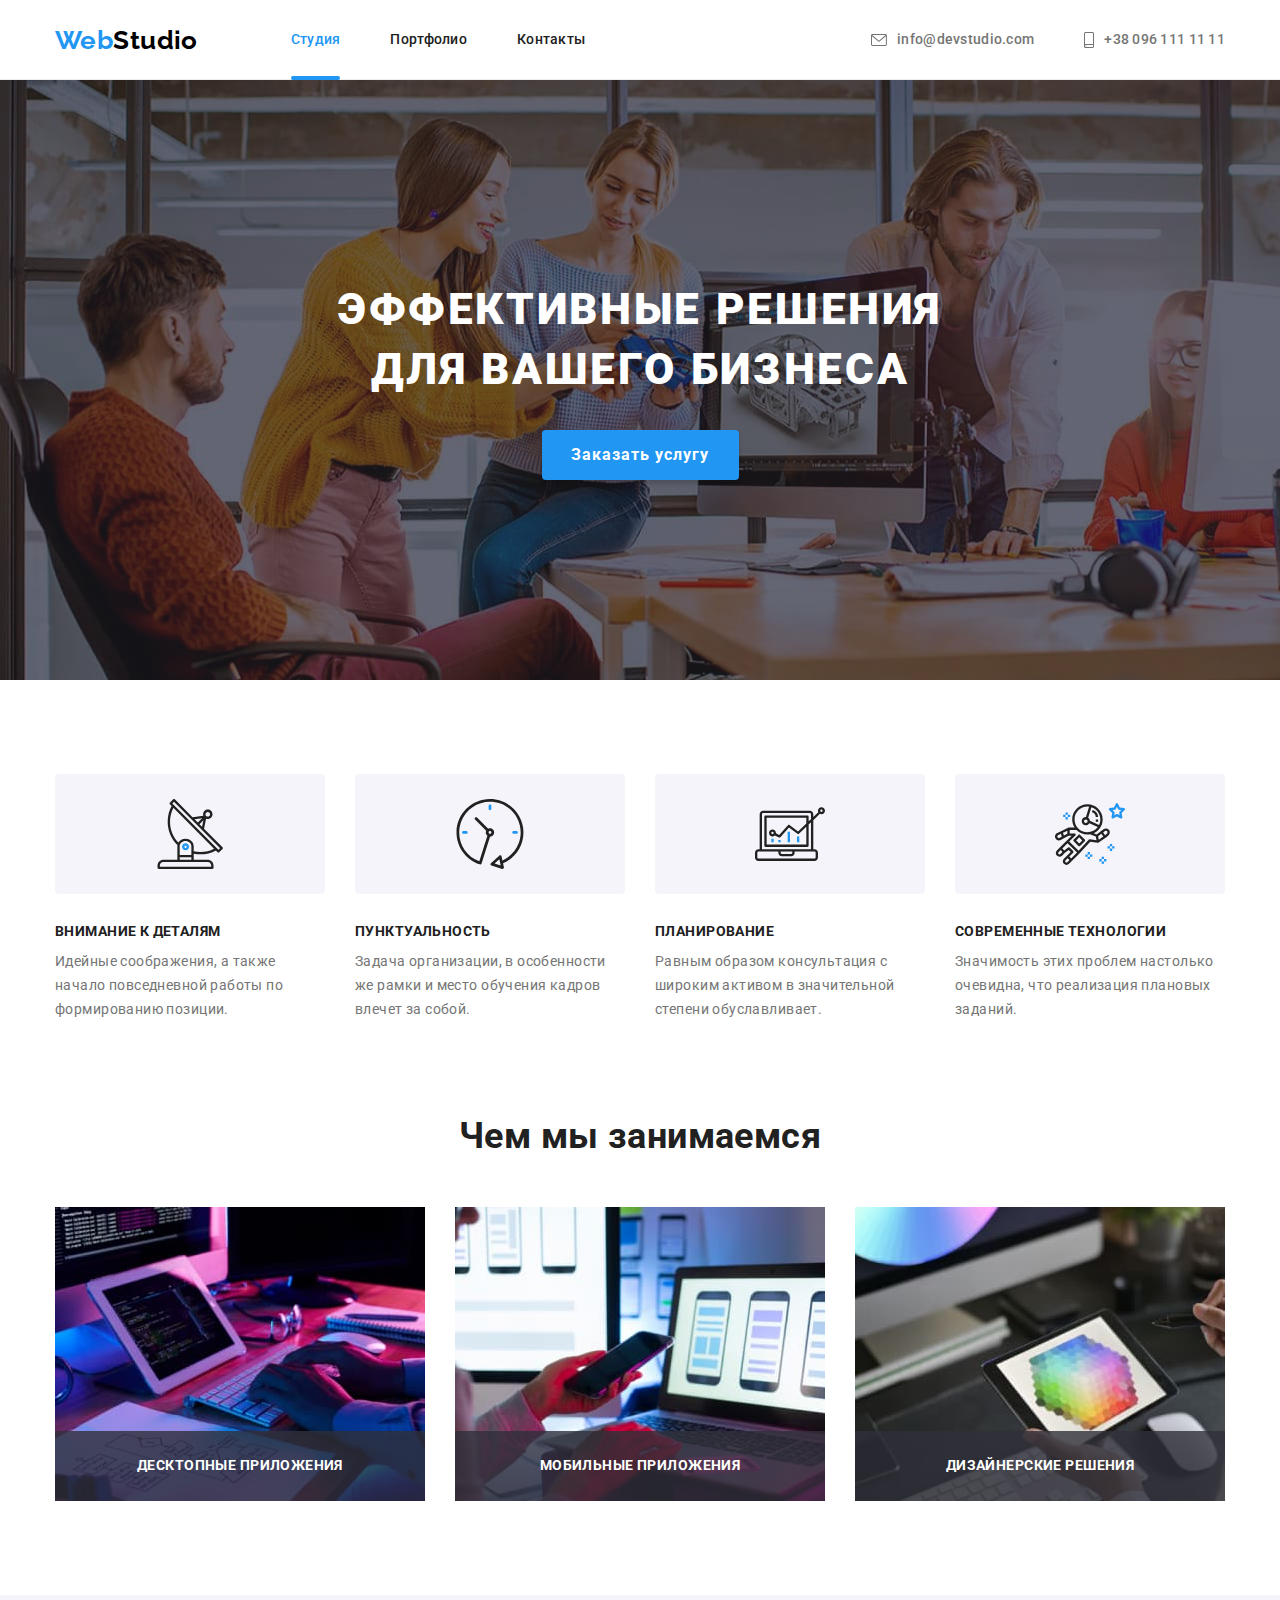
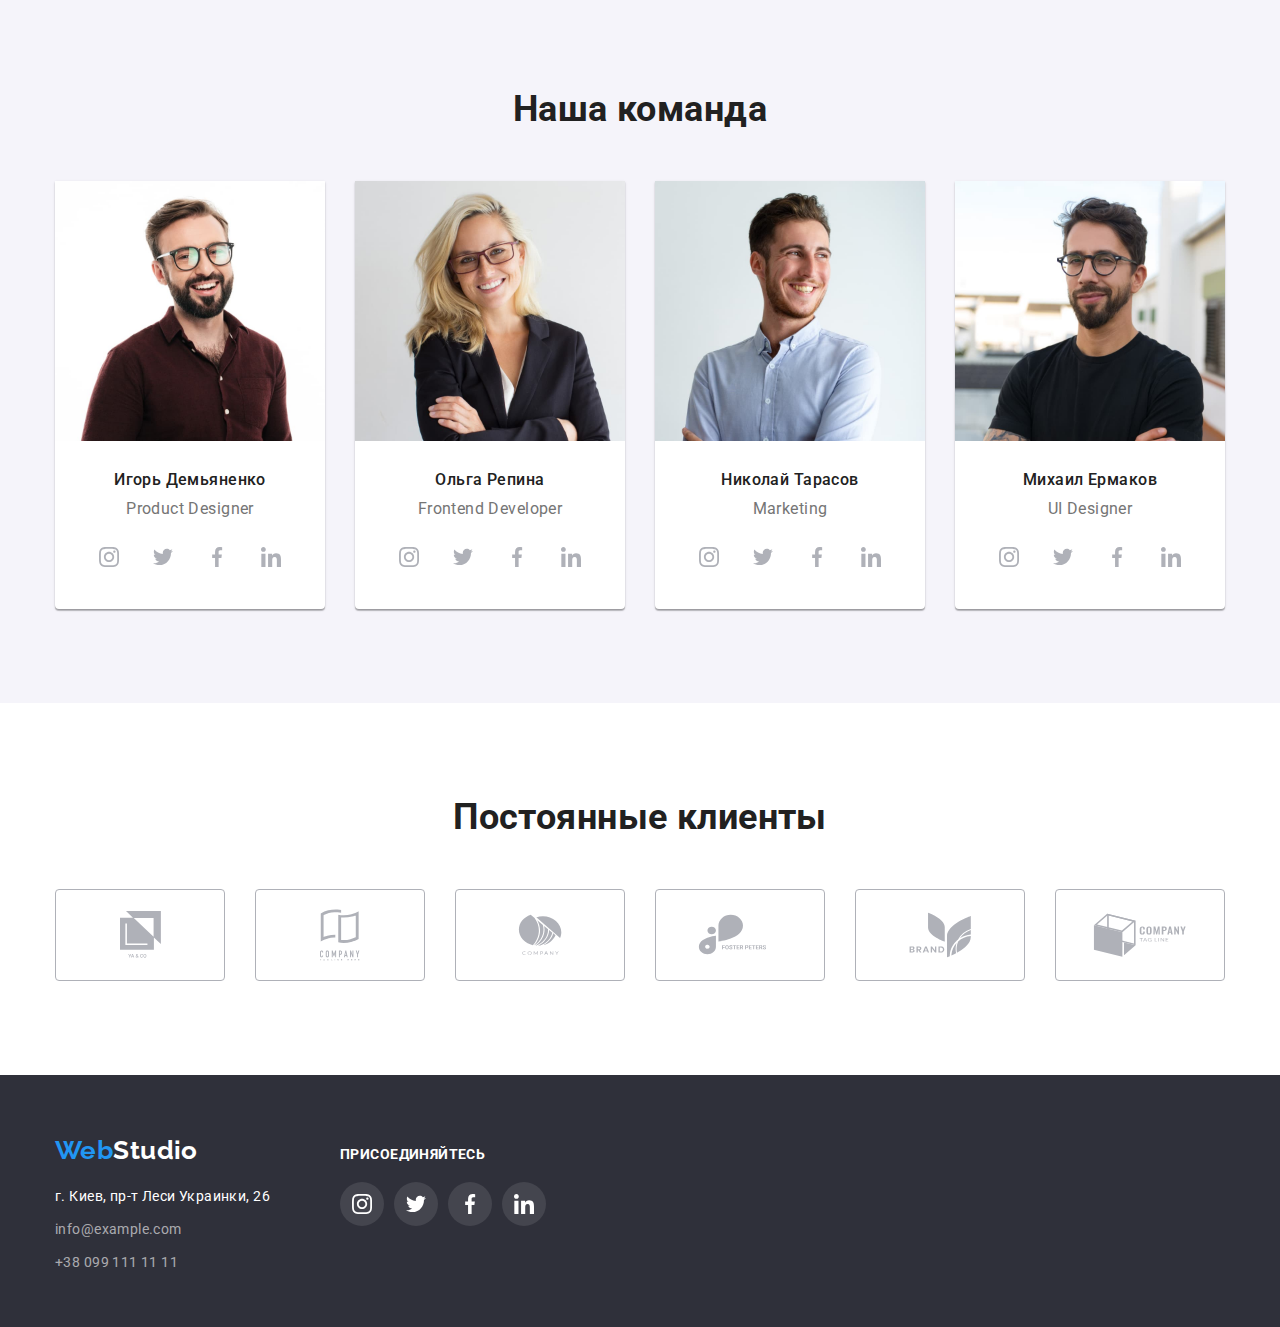
==== index.html @ 3b9bc314 "доманя робота №6" ====
<!DOCTYPE html>
<html lang="ru">
<head>
    <meta charset="UTF-8">
    <meta http-equiv="X-UA-Compatible" content="IE=edge">
    <meta name="viewport" content="width=device-width, initial-scale=1.0">
    <title>Document</title>
    <link rel="preconnect" href="https://fonts.googleapis.com">
    <link rel="preconnect" href="https://fonts.gstatic.com" crossorigin>
    <link href="https://fonts.googleapis.com/css2?family=Raleway:wght@700&family=Roboto:wght@400;500;700;900&display=swap" rel="stylesheet">
    <link rel="stylesheet"
    href="https://cdnjs.cloudflare.com/ajax/libs/modern-normalize/1.0.0/modern-normalize.min.css" />
    <link rel="stylesheet" href="css/styles.css">
</head>
<body>
    <header class="header-section">
        <div class="container">
            <nav class="nav-section">
                <a href="./index.html" class="logo"><span>Web</span>Studio</a>
                <ul class="nav-list">
                    <li class="nav-items"><a href="./index.html" class="nav-link illumination">Студия</a></li>
                    <li class="nav-items"><a href="./portfolio.html" class="nav-link">Портфолио</a></li>
                    <li class="nav-items"><a href="Контакты" class="nav-link">Контакты</a></li>
                </ul>
            </nav>
            <ul class="nav-list">
                <li class="nav-items">
                    <a href="mailto:info@devstudio.com" class="nav-contacts">
                        <svg class="nav-icon" width="16" height="12">
                            <use href="./images/icons.svg#icon-envelope"></use>
                        </svg>info@devstudio.com</a>
                </li>
                <li class="nav-items">
                    <a href="tel:+380961111111" class="nav-contacts">
                        <svg class="nav-icon" width="10" height="16">
                            <use href="./images/icons.svg#icon-smartphone"></use>
                        </svg>+38 096 111 11 11</a>
                </li>
            </ul>
        </div>
    </header>
    <main class="main-section">
        <section class="main section">
            <div class="container">
                <h1 class="main-title">Эффективные решения для вашего бизнеса</h1>
                <button type="button" class="main-button" data-modal-open>Заказать услугу</button>
            </div>
        </section>
        <section class="section">
            <div class="container">
                <h2 class="visually-hidden">Приимущества</h2>
                <ul class="benefits-list">
                    <li class="benefits-items">
                        <div class="benefits-icons-container">
                            <svg class="benefits-icon" width="70" height="70">
                                <use href="./images/icons.svg#icon-Group"></use>
                            </svg>
                        </div>
                        <h3 class="benefits-title">Внимание к деталям</h3>
                        <p class="benefits-text">Идейные соображения, а также начало повседневной работы по формированию позиции.
                        </p>
                    </li>
                    <li class="benefits-items">
                        <div class="benefits-icons-container">
                            <svg class="benefits-icon" width="70" height="70">
                                <use href="./images/icons.svg#icon-clock"></use>
                            </svg>
                        </div>
                        <h3 class="benefits-title">Пунктуальность</h3>
                        <p class="benefits-text">Задача организации, в особенности же рамки и место обучения кадров влечет за собой.
                        </p>
                    </li>
                    <li class="benefits-items">
                        <div class="benefits-icons-container">
                            <svg class="benefits-icon" width="70" height="70">
                                <use href="./images/icons.svg#icon-diagram"></use>
                            </svg>
                        </div>
                        <h3 class="benefits-title">Планирование</h3>
                        <p class="benefits-text">Равным образом консультация с широким активом в значительной степени обуславливает.
                        </p>
                    </li>
                    <li class="benefits-items">
                        <div class="benefits-icons-container">
                            <svg class="benefits-icon" width="70" height="70">
                                <use href="./images/icons.svg#icon-astronaut"></use>
                            </svg>
                        </div>
                        <h3 class="benefits-title">Современные технологии</h3>
                        <p class="benefits-text">Значимость этих проблем настолько очевидна, что реализация плановых заданий.</p>
                    </li>
                </ul>
            </div>
        </section>
        <section class="section no-padding">
            <div class="container">
                <h2 class="title">Чем мы занимаемся</h2>
                <ul class="work-list">
                    <li class="work-items">
                        <img src="./images/box-1.jpg" alt="Людина сидить за комп'ютером" width="370">
                        <div class="work-box">
                            <h3 class="work-items-title">Десктопные приложения</h3>
                        </div>
                    </li>
                    <li class="work-items">
                        <img src="./images/box-2.jpg" alt="Людина сидить за комп'ютером з телефоном у руці" width="370">
                        <div class="work-box">
                            <h3 class="work-items-title">Мобильные приложения</h3>
                        </div>
                    </li>
                    <li class="work-items">
                        <img src="./images/box-3.jpg" alt="Людина сидить за столом бтримає в руках планшет з кольоровим графічним зображенням " width="370">
                        <div class="work-box">
                            <h3 class="work-items-title">Дизайнерские решения</h3>
                        </div>
                    </li>
                </ul>
            </div>
        </section>    
        <section class="team section">
            <div class="container">
                <h2 class="title">Наша команда</h2>
                <ul class="team-list">
                    <li class="team-card">
                        <img src="./images/img.jpg" alt="фото" width="270">
                        <h3 class="team-member-name">Игорь Демьяненко</h3>
                        <p class="team-member-position">Product Designer</p>
                        <ul class="team-icon-list">
                            <li class="items-icon">
                                <a class="icon-link" href="">
                                    <svg class="icon" width="20" height="20">
                                        <use href="./images/icons.svg#icon-instagram"></use>
                                    </svg>
                                </a>
                            </li>
                            <li class="items-icon">
                                <a class="icon-link" href="">
                                    <svg class="icon" width="20" height="20">
                                        <use href="./images/icons.svg#icon-twitter"></use>
                                    </svg>
                                </a>
                            </li>
                            <li class="items-icon">
                                <a class="icon-link" href="">
                                    <svg class="icon" width="20" height="20">
                                        <use href="./images/icons.svg#icon-facebook"></use>
                                    </svg>
                                </a>
                            </li>
                            <li class="items-icon">
                                <a class="icon-link" href="">
                                    <svg class="icon" width="20" height="20">
                                        <use href="./images/icons.svg#icon-linkedin"></use>
                                    </svg>
                                </a>
                            </li>
                        </ul>
                    </li>
                    <li class="team-card">
                        <img src="./images/img-1.jpg" alt="фото" width="270">
                        <h3 class="team-member-name">Ольга Репина</h3>
                        <p class="team-member-position">Frontend Developer</p>
                        <ul class="team-icon-list">
                            <li class="items-icon">
                                <a class="icon-link" href="">
                                    <svg class="icon" width="20" height="20">
                                        <use href="./images/icons.svg#icon-instagram"></use>
                                    </svg>
                                </a>
                            </li>
                            <li class="items-icon">
                                <a class="icon-link" href="">
                                    <svg class="icon" width="20" height="20">
                                        <use href="./images/icons.svg#icon-twitter"></use>
                                    </svg>
                                </a>
                            </li>
                            <li class="items-icon">
                                <a class="icon-link" href="">
                                    <svg class="icon" width="20" height="20">
                                        <use href="./images/icons.svg#icon-facebook"></use>
                                    </svg>
                                </a>
                            </li>
                            <li class="items-icon">
                                <a class="icon-link" href="">
                                    <svg class="icon" width="20" height="20">
                                        <use href="./images/icons.svg#icon-linkedin"></use>
                                    </svg>
                                </a>
                            </li>
                        </ul>
                    </li>
                    <li class="team-card">
                        <img src="./images/img-2.jpg" alt="фото" width="270">
                        <h3 class="team-member-name">Николай Тарасов</h3>
                        <p class="team-member-position">Marketing</p>
                        <ul class="team-icon-list">
                            <li class="items-icon">
                                <a class="icon-link" href="">
                                    <svg class="icon" width="20" height="20">
                                        <use href="./images/icons.svg#icon-instagram"></use>
                                    </svg>
                                </a>
                            </li>
                            <li class="items-icon">
                                <a class="icon-link" href="">
                                    <svg class="icon" width="20" height="20">
                                        <use href="./images/icons.svg#icon-twitter"></use>
                                    </svg>
                                </a>
                            </li>
                            <li class="items-icon">
                                <a class="icon-link" href="">
                                    <svg class="icon" width="20" height="20">
                                        <use href="./images/icons.svg#icon-facebook"></use>
                                    </svg>
                                </a>
                            </li>
                            <li class="items-icon">
                                <a class="icon-link" href="">
                                    <svg class="icon" width="20" height="20">
                                        <use href="./images/icons.svg#icon-linkedin"></use>
                                    </svg>
                                </a>
                            </li>
                        </ul>
                    </li>
                    <li class="team-card">
                        <img src="./images/img-3.jpg" alt="фото" width="270">
                        <h3 class="team-member-name">Михаил Ермаков</h3>
                        <p class="team-member-position">UI Designer</p>
                        <ul class="team-icon-list">
                            <li class="items-icon">
                                <a class="icon-link" href="">
                                    <svg class="icon" width="20" height="20">
                                        <use href="./images/icons.svg#icon-instagram"></use>
                                    </svg>
                                </a>
                            </li>
                            <li class="items-icon">
                                <a class="icon-link" href="">
                                    <svg class="icon" width="20" height="20">
                                        <use href="./images/icons.svg#icon-twitter"></use>
                                    </svg>
                                </a>
                            </li>
                            <li class="items-icon">
                                <a class="icon-link" href="">
                                    <svg class="icon" width="20" height="20">
                                        <use href="./images/icons.svg#icon-facebook"></use>
                                    </svg>
                                </a>
                            </li>
                            <li class="items-icon">
                                <a class="icon-link" href="">
                                    <svg class="icon" width="20" height="20">
                                        <use href="./images/icons.svg#icon-linkedin"></use>
                                    </svg>
                                </a>
                            </li>
                        </ul>
                    </li>
                </ul>
            </div>    
        </section>
        <section class="section">
            <div class="container">
                <h2 class="title">Постоянные клиенты</h2>
                <ul class="company-icon-list">
                    <li class="company-icon-items">
                        <a class="company-link" href="">
                            <svg class="company-icon" width="41" height="47">
                                <use href="./images/icons.svg#icon-group-1"></use>
                            </svg>
                        </a>
                    </li>
                    <li class="company-icon-items">
                        <a class="company-link" href="">
                            <svg class="company-icon" width="40" height="52">
                                <use href="./images/icons.svg#icon-group-2"></use>
                            </svg>
                        </a>
                    </li>
                    <li class="company-icon-items">
                        <a class="company-link" href="">
                            <svg class="company-icon" width="44" height="41">
                                <use href="./images/icons.svg#icon-group-3"></use>
                            </svg>
                        </a>
                    </li>
                    <li class="company-icon-items">
                        <a class="company-link" href="">
                            <svg class="company-icon" width="85" height="41">
                                <use href="./images/icons.svg#icon-group-6"></use>
                            </svg>
                        </a>
                    </li>
                    <li class="company-icon-items">
                        <a class="company-link" href="">
                            <svg class="company-icon" width="63" height="46">
                                <use href="./images/icons.svg#icon-group-5"></use>
                            </svg>
                        </a>
                    </li>
                    <li class="company-icon-items">
                        <a class="company-link" href="">
                            <svg class="company-icon" width="94" height="44">
                                <use href="./images/icons.svg#icon-group-7"></use>
                            </svg>
                        </a>
                    </li>
                </ul>
            </div>
        </section>
    </main>
    <footer class="footer-section">
        <div class="container">
            <div class="address-container">
                <a href="./index.html" class="logo"><span>Web</span>Studio</a>
                <address class="footer-address">
                <ul class="footer-list">
                    <li class="footer-items">
                        <a href="https://goo.gl/maps/piqngm7oDQpEDh6u6" target="_blank" rel="noopener nofollow noreferrer"
                            class="footer-link">г. Киев, пр-т Леси Украинки, 26</a>
                    </li>
                    <li class="footer-items-contacts">
                        <a href="mailto:info@example.com" class="footer-contacts">info@example.com</a>
                    </li>
                    <li class="footer-items-contacts">
                        <a href="tel:+380991111111" class="footer-contacts">+38 099 111 11 11</a>
                    </li>
                </ul>
               </address>
            </div>
            <div class="social-link-container">
                <p class="social-link-title">присоединяйтесь</p>
                <ul class="icon-list">
                    <li class="items-icon">
                        <a class="icon-link" href="">
                            <svg class="icon-footer" width="20" height="20">
                                <use href="./images/icons.svg#icon-instagram"></use>
                            </svg>
                        </a>
                    </li>
                    <li class="items-icon">
                        <a class="icon-link" href="">
                            <svg class="icon-footer" width="20" height="20">
                                <use href="./images/icons.svg#icon-twitter"></use>
                            </svg>
                        </a>
                    </li>
                    <li class="items-icon">
                        <a class="icon-link" href="">
                            <svg class="icon-footer" width="20" height="20">
                                <use href="./images/icons.svg#icon-facebook"></use>
                            </svg>
                        </a>
                    </li>
                    <li class="items-icon">
                        <a class="icon-link" href="">
                            <svg class="icon-footer" width="20" height="20">
                                <use href="./images/icons.svg#icon-linkedin"></use>
                            </svg>
                        </a>
                    </li>
                </ul>
            </div>
            
        </div>    
    </footer>
    <div class="backdrop is-hidden" data-modal>
        <div class="modal">
            <button class="button-modal" data-modal-close>
                <svg width="11" height="11">
                    <use href="./images/icons.svg#icon-Vector-1"></use>
                </svg>
            </button>
        </div>
    </div>
    <script src="./js/modal.js"></script>
</body>
</html>
---- css/styles.css ----
:root{
    --title-text-color: #212121;
    --primary-text-color: #757575;
    --accent-color: #2196F3;
    --primary-bg-color: #fff;
}
body{
    font-family: 'Roboto', sans-serif;
    background-color: var(--primary-bg-color);
    color: var(--title-text-color);
    font-size: 14px;
    line-height: 1.14;
    letter-spacing: 0.03em;
}
h1,h2,h3,p,ul{
    margin: 0;
    padding: 0;
}
/* Стилізація хедера */
.header-section{
    max-height: 80px;
    border-bottom: 1px solid #ECECEC;
}
ul{
    list-style: none;
}
a{
    text-decoration: none;
}
.logo{
    color: #000;
    font-family: 'Raleway';
    font-weight: 700;
    font-size: 26px;
    line-height: 1.19;
}
span{
    color: var(--accent-color);
}
.header-section .container{
    display: flex;
    justify-content: space-between;
}
.nav-section{
    align-items: center;
    display: flex;
}
.nav-section .logo{
    margin-right: 93px;
}
.nav-list{
    display: flex;
}
.nav-items{
    display: flex;
}
.nav-items:not(:last-child){
    margin-right: 50px;
}
.nav-link{
    position: relative;
    padding: 32px 0 32px 0;
    color: var(--title-text-color);
    font-weight: 500;
    letter-spacing: 0.02em;
    transition: color 250ms cubic-bezier(0.4, 0, 0.2, 1);
}
.illumination{
    color: var(--accent-color);
}
.illumination:after{
    position: absolute;
    bottom: 0;
    content:" ";
    display: block;
    width: 100%;
    height: 4px;
    border-radius: 2px;
    background-color: var(--accent-color);
}
.nav-link:hover,
.nav-link:focus{
    color: var(--accent-color);
}
.nav-contacts{
    display: flex;
    padding: 32px 0 32px 0;
    align-items: center;
    color: var(--primary-text-color);
    font-weight: 500;
    letter-spacing: 0.02em;
    transition: color 250ms cubic-bezier(0.4, 0, 0.2, 1);
}
.nav-contacts:hover,
.nav-contacts:focus{
    color: var(--accent-color);
}
.nav-contacts:hover .nav-icon,
.nav-contacts:focus .nav-icon{
    fill: var(--accent-color);
}
.nav-icon{
    margin-right: 10px;
    fill: var(--primary-text-color);
    transition: fill 250ms cubic-bezier(0.4, 0, 0.2, 1);
}
/* Стилізація головного контенту сторінки */
img{
    display: block;
}
.container{
    max-width: 1200px;
    padding: 0 15px 0 15px;
    margin-left: auto;
    margin-right: auto;
}
.main{
    max-width: 1600px;
    margin-left: auto;
    margin-right: auto;
    text-align: center;
    background-color: #2F303A;
    content: "";
    background-image: linear-gradient( to right, rgba(47, 48, 58, 0.4), rgba(47, 48, 58, 0.4)), url(../images/background.jpg);
    background-size: cover; 
}
.main-section .section:first-child{
    padding: 200px 0;
}
.main-title{
    width: 693px;
    margin-left: auto;
    margin-right: auto;
    font-weight: 900;
    font-size: 44px;
    line-height: 1.36;
    letter-spacing: 0.06em;
    text-transform: uppercase;
    color: var(--primary-bg-color);
}
button{
    font-family: inherit;
    cursor: pointer;
}
.main-button{
    margin-top: 30px;
    font-weight: 700;
    font-size: 16px;
    line-height: 1.88;
    letter-spacing: 0.06em;
    min-width: 197px;
    min-height: 50px;
    padding: 10px 25px;
    background-color: var(--accent-color);
    box-shadow: 0px 4px 4px rgba(0, 0, 0, 0.15);
    border-radius: 4px;
    color: var(--primary-bg-color);
    border:none;
    transition: background-color 250ms cubic-bezier(0.4, 0, 0.2, 1);
}
.main-button:hover,
.main-button:focus{
    background-color:  #267bc6;
}
.main-button:active{
    background-color: #27619b;
}
.portfolio-list-button{
    display: flex;
    justify-content: center;
}
.portfolio-items:not(:last-child){
    margin-right: 8px;
}
.portfolio{
    display: flex;
    flex-wrap: wrap;
    gap: 30px;
    margin-top: 50px;
}
.portfolio-button{
    background: #F5F4FA;
    font-weight: 500;
    font-size: 16px;
    line-height: 1.62;
    padding: 6px 22px;
    border-radius: 4px;
    border:none;
    transition: background-color 250ms cubic-bezier(0.4, 0, 0.2, 1),box-shadow 250ms cubic-bezier(0.4, 0, 0.2, 1), color 250ms cubic-bezier(0.4, 0, 0.2, 1);
}
.illumination-btn{
    background-color: var(--accent-color);
    color: var(--primary-bg-color);
}
.portfolio-button:hover,
.portfolio-button:focus{
    background-color: var(--accent-color);
    color: var(--primary-bg-color);
    box-shadow: 0px 3px 1px rgba(0, 0, 0, 0.1), 0px 1px 2px rgba(0, 0, 0, 0.08), 0px 2px 2px rgba(0, 0, 0, 0.12);
}
.portfolio-button:active{
    background-color: #267bc6;
}
.visually-hidden{ 
    position: absolute; 
    width: 1px; 
    height: 1px; 
    margin: -1px; 
    border: 0; 
    padding: 0; 
    white-space: nowrap; 
    clip-path: inset(100%); 
    clip: rect(0 0 0 0); 
    overflow: hidden; 
}
.section{
    padding: 94px 0;
}
.work-list{
    display: flex;
    justify-content: space-between;
    margin-top: 50px;
}
.work-items{
    position: relative;
}
.work-box{
    position: absolute;
    display: flex;
    justify-content: center;
    align-items: center;
    width: 100%;
    height: 70px;
    bottom: 0;
    background-color: rgba(47, 48, 58, 0.8);
}
.work-items-title{
    font-weight: 700;
    font-size: 14px;
    line-height: 1.14;
    letter-spacing: 0.03em;
    text-transform: uppercase;
    color: #FFFFFF;
}
.benefits-list{
    display: flex;
    justify-content: space-between;
}
.benefits-items{
    width: 270px;    
}
.benefits-icons-container{
    display: inline-flex;
    justify-content: center;
    align-items: center;
    width: 270px;
    height: 120px;
    background-color: #F5F4FA;
    border-radius: 4px;
}
.benefits-title{
    font-size: 14px;
    text-transform: uppercase;
    margin-top: 30px;
}
.benefits-text{
    margin-top: 10px;
    color: var(--primary-text-color);
    line-height: 1.71;
}
.title{    
    font-size: 36px;
    line-height: 1.16;
    text-align: center;
}
.team{
    background: #F5F4FA;
}
.no-padding{
    padding-top: 0;
}
.team-list{
    display: flex;
    justify-content: space-between;
}
.team-card{
    margin-top: 50px;
    padding-bottom: 30px;
    text-align: center;
    min-width: 270px;
    min-height: 368px;
    background-color: var(--primary-bg-color);
    box-shadow: 0px 1px 3px rgba(0, 0, 0, 0.12), 0px 1px 1px rgba(0, 0, 0, 0.14), 0px 2px 1px rgba(0, 0, 0, 0.2);
    border-radius: 0px 0px 4px 4px;
}
.team-member-name{
    padding-top: 30px;
    font-weight: 500;
    font-size: 16px;
    line-height: 1.18;
}
.team-member-position{
    margin-top: 10px;
    color: var(--primary-text-color);
    font-size: 16px;
    line-height: 1.18;
}
.team-icon-list{
    display: inline-flex;
    height: 44px;
    margin-top: 16px;
    justify-content: center;
    gap: 10px;
}
.icon-link{
    display: inline-flex;
    justify-content: center;
    align-items: center;
    height: 44px;
    width: 44px;
    border-radius: 50%;
    background-color: rgba(255, 255, 255, 0.1);
    transition: background-color 250ms cubic-bezier(0.4, 0, 0.2, 1);
}
.icon-link:hover .icon,
.icon-link:focus .icon{
    fill: #fff;  
}
.icon-link:hover,.icon-link:focus{
    background-color: var(--accent-color);
}
.icon{
    fill: #AFB1B8;
    transition: fill 250ms cubic-bezier(0.4, 0, 0.2, 1);
}
.company-icon-list{
    margin-top: 50px;
    display: inline-flex;
    gap: 30px;
}
.company-link{
    display: inline-flex;
    justify-content: center;
    align-items: center;
    width: 170px;
    height: 92px;
    border: 1px solid #AFB1B8;
    border-radius: 4px;
    transition: background-color 250ms cubic-bezier(0.4, 0, 0.2, 1);
}
.company-link:hover .company-icon,.company-link:hover,
.company-link:focus .company-icon,.company-link:focus{
    fill: var(--accent-color);
    border-color: var(--accent-color);
}
.company-icon{
    fill: #AFB1B8;
    transition: fill 250ms cubic-bezier(0.4, 0, 0.2, 1);
}
.portfolio-card{
    width: 370px;
    height: 404px;
}
.portfolio-screen-text{
    font-size: 18px;
    line-height: 1.56;
    letter-spacing: 0.03em;
    color: #FFFFFF;
}
.portfolio-overlay{
    position: absolute;
    width: 100%;
    height: 100%;
    bottom: 0;
    padding: 63px 24px;
    background-color: rgba(33, 150, 243, 0.9);
    transform: translateY(101%);
    transition: transform 250ms cubic-bezier(0.4, 0, 0.2, 1);
}
.portfolio-box{
    position: relative;
    display: block;
    width: 370px;
    height: 294px;
    overflow: hidden;
}
.portfolio-link{
    display: inline-block;
    width: 100%;
    height: 100%;
    transition: box-shadow 250ms cubic-bezier(0.4, 0, 0.2, 1);
}
.portfolio-link:hover .portfolio-overlay,
.portfolio-link:focus .portfolio-overlay{ 
    transform:translateY(0);
    height: 294px;
}
.portfolio-link:hover,
.portfolio-link:focus{
    background-color: #FFFFFF;
    box-shadow: 0px 1px 1px rgba(0, 0, 0, 0.12), 0px 4px 4px rgba(0, 0, 0, 0.06), 1px 4px 6px rgba(0, 0, 0, 0.16);
}
.portfolio-container-title{
    padding: 20px 10px 20px 24px;
    border: 1px solid #EEEEEE;
    border-top: 0;
}
.portfolio-card-title{
    font-size: 18px;
    line-height: 2;    
    letter-spacing: 0.06em;
    color: var(--title-text-color);
}
.portfolio-name-industry{
    margin-top: 4px;
    color: var(--primary-text-color);   
    font-size: 16px;
    line-height: 1.88;
}
/* Стилізація футера */
.footer-section{
    padding: 60px 0;
    height: 252px;
    background: #2F303A;
}
.footer-section .container{
    display: flex;
    gap: 70px;
}
.footer-section .logo{
    color: var(--primary-bg-color);
}
address{
    font-style: normal;
}
.footer-address{
    margin-top: 20px;
}
.footer-link{
    color: #FFFFFF;
    line-height: 1.71;
}
.footer-items-contacts{
    margin-top: 9px;
}
.footer-contacts{
    color: rgba(255, 255, 255, 0.6);
    line-height: 1.71;
    transition: color 250ms cubic-bezier(0.4, 0, 0.2, 1);
}
.footer-contacts:hover,
.footer-contacts:focus{
    color: var(--accent-color);
}.social-link-title{
    padding-top: 12px;
    font-weight: 700;
    text-transform: uppercase;
    color: #FFFFFF;
}
.icon-footer{
    fill: #fff;
}
.icon-list{
    display: flex;
    margin-top: 20px;
    gap: 10px;
}
.backdrop{
    position: fixed;
    top: 0;
    left: 0;
    width: 100%;
    height: 100%;
    z-index: 100;
    background-color: rgba(0, 0, 0, 0.2);
    transition: opacity 250ms cubic-bezier(0.4, 0, 0.2, 1),visibility 250ms cubic-bezier(0.4, 0, 0.2, 1);
}
.backdrop.is-hidden{
    visibility: hidden;
    opacity: 0;
    pointer-events: none;
}
.modal{
    position: absolute;
    top: 50%;
    left: 50%;
    transform: translate(-50%, -50%);
    width: 528px;
    height: 581px;
    padding: 8px;
    background-color: #FFFFFF;
    box-shadow: 0px 1px 3px rgba(0, 0, 0, 0.12), 0px 1px 1px rgba(0, 0, 0, 0.14), 0px 2px 1px rgba(0, 0, 0, 0.2);
    border-radius: 4px;
}
.button-modal{
    position: absolute;
    display: flex;
    align-items: center;
    justify-content: center;
    top: 8px;
    right: 8px;
    width: 30px;
    height: 30px;
    margin-left: auto;
    border-radius: 50%;
    background-color: #FFFFFF;
    border: 1px solid rgba(0, 0, 0, 0.1);
}
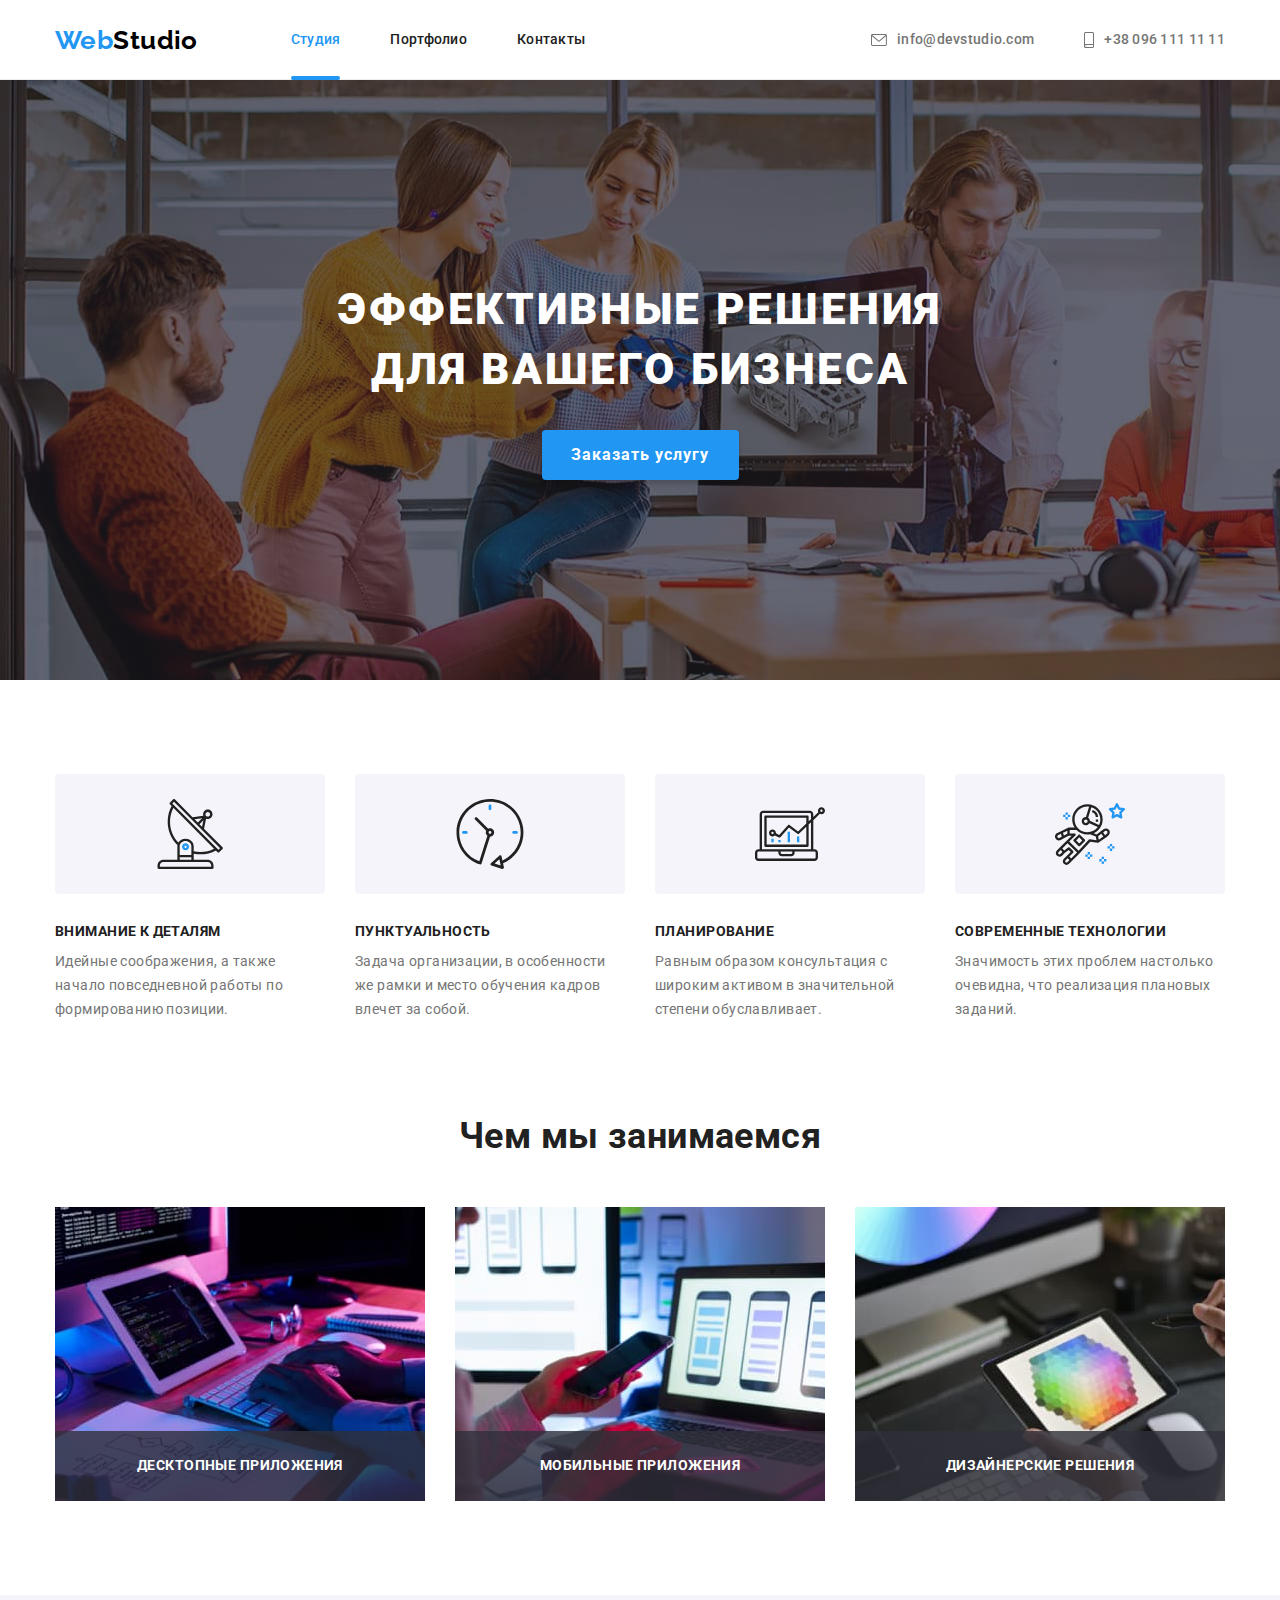
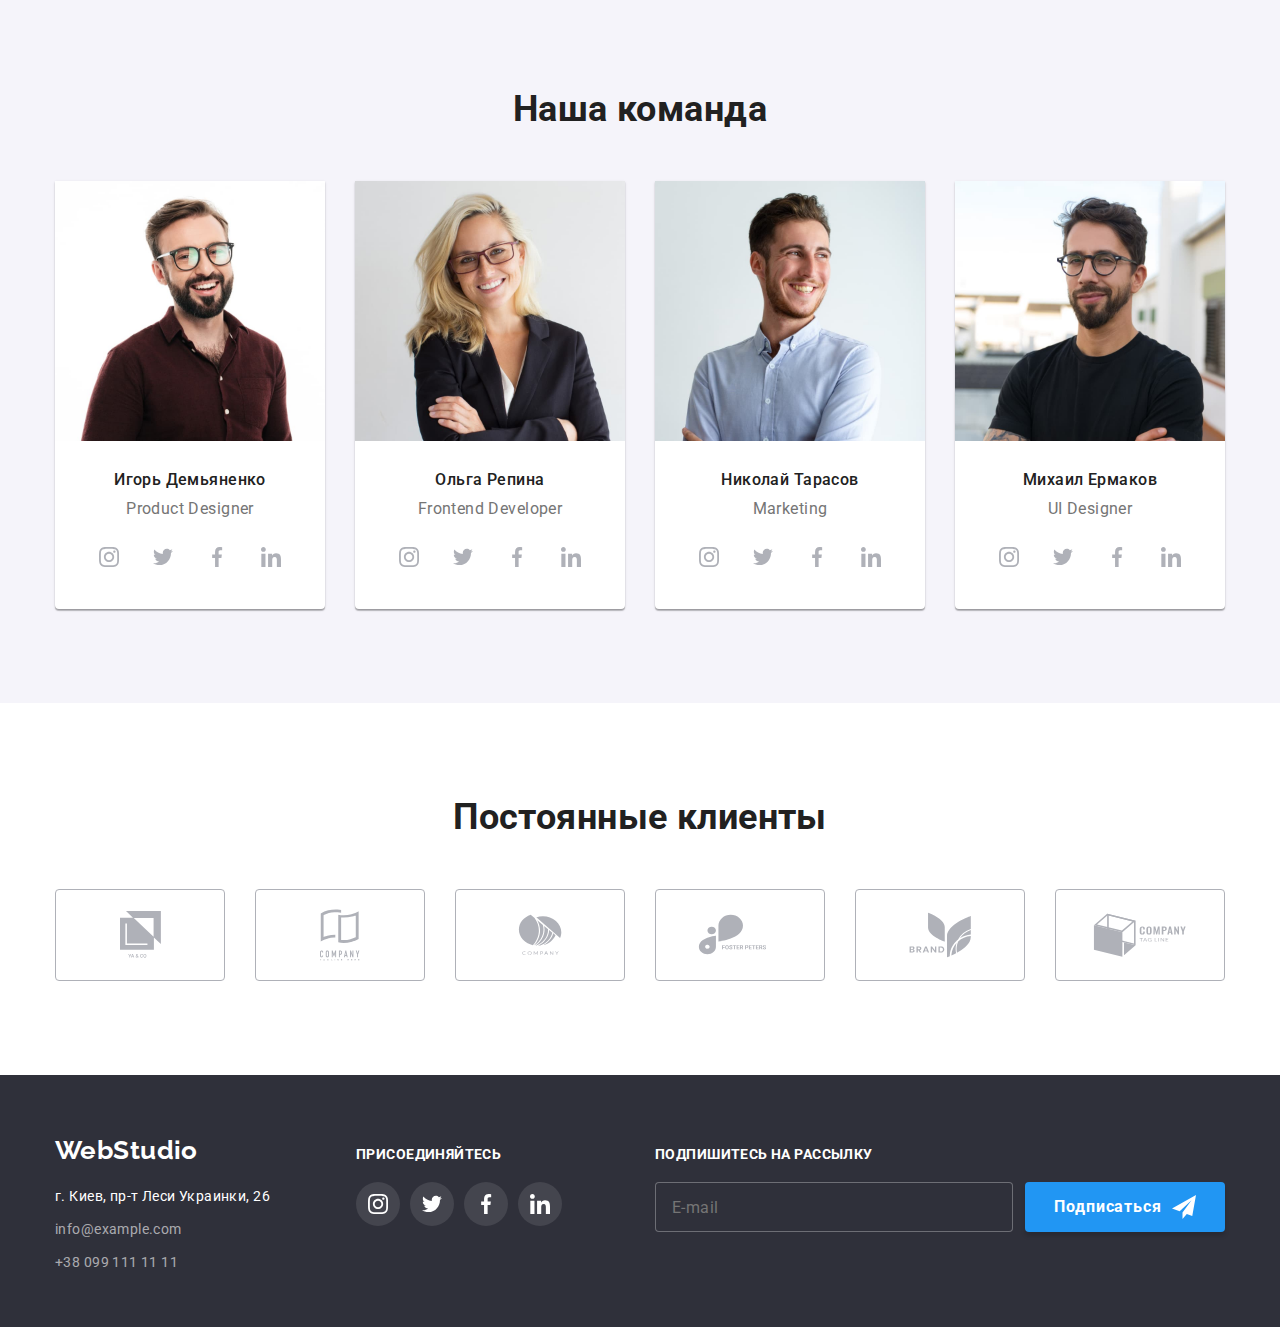
==== commit 3151a48f: "домашня №6" ====
--- a/index.html
+++ b/index.html
@@ -16,7 +16,7 @@
     <header class="header-section">
         <div class="container">
             <nav class="nav-section">
-                <a href="./index.html" class="logo"><span>Web</span>Studio</a>
+                <a href="./index.html" class="logo"><span class="part-of-logo">Web</span>Studio</a>
                 <ul class="nav-list">
                     <li class="nav-items"><a href="./index.html" class="nav-link illumination">Студия</a></li>
                     <li class="nav-items"><a href="./portfolio.html" class="nav-link">Портфолио</a></li>
@@ -334,7 +334,7 @@
                </address>
             </div>
             <div class="social-link-container">
-                <p class="social-link-title">присоединяйтесь</p>
+                <p class="footer-link-title">присоединяйтесь</p>
                 <ul class="icon-list">
                     <li class="items-icon">
                         <a class="icon-link" href="">
@@ -365,6 +365,18 @@
                         </a>
                     </li>
                 </ul>
+            </div>
+            <div class="form-container">
+                <p class="footer-link-title">Подпишитесь на рассылку</p>
+                <form class="footer-form">
+                    <label for="footer-input" class="visually-hidden"></label>
+                    <input id="footer-input" type="email" class="input-field" name="mail" placeholder="E-mail">
+                    <button class="form-button" type="submit">Подписаться
+                        <svg class="form-icon" width="24" height="24">
+                            <use href="./images/icons.svg#icon-send"></use>
+                        </svg>
+                    </button>
+                </form>
             </div>
             
         </div>    
@@ -372,10 +384,72 @@
     <div class="backdrop is-hidden" data-modal>
         <div class="modal">
             <button class="button-modal" data-modal-close>
-                <svg width="11" height="11">
+                <svg class="modal-vector" width="11" height="11">
                     <use href="./images/icons.svg#icon-Vector-1"></use>
                 </svg>
             </button>
+            <form class="modal-form">
+                <p class="modal-title">Оставьте свои данные, мы вам перезвоним</p>
+                <label class="modal-form-label">
+                    <span class="modal-form-element label-text">Имя</span>
+                    <span class="modal-form-wrapper">
+                        <input type="text" class="modal-form-input" name="user-name" minlength="3" pattern="^[a-zA-Za-яА-Я]+$">
+                        <span class="modal-icon-input">
+                            <svg class="modal-icon" width="12" height="12">
+                                <use href="./images/icons.svg#icon-user"></use>
+                            </svg>
+                        </span>
+                    </span>
+                </label>
+                <label class="modal-form-label">
+                    <span class="modal-form-element label-text">Телефон</span>
+                    <span class="modal-form-wrapper">
+                        <input type="tel" class="modal-form-input" name="user-phone" pattern="[0-9]{3}-[0-9]{3}-[0-9]{2}-[0-9]{2}" title="xxx-xxx-xx-xx">
+                        <span class="modal-icon-input">
+                            <svg class="modal-icon" width="13" height="13">
+                                <use href="./images/icons.svg#icon-phone"></use>
+                            </svg>
+                        </span>
+                    </span>
+                </label>
+                <label class="modal-form-label">
+                    <span class="modal-form-element label-text">Почта</span>
+                    <span class="modal-form-wrapper">
+                        <input type="email" class="modal-form-input" name="user-email">
+                        <span class="modal-icon-input">
+                            <svg class="modal-icon" width="15" height="12">
+                                <use href="./images/icons.svg#icon-post"></use>
+                            </svg>
+                        </span>
+                    </span>
+                </label>
+                <label class="modal-form-label">
+                    <span class="modal-form-element label-text">Комментарий</span>
+                    <span class="modal-form-wrapper">
+                        <textarea name="user-message" class="modal-form-message" placeholder="Введите текст"></textarea>
+                        <span class="modal-icon-input">
+                        </span>
+                    </span>
+                </label>
+                <input id="user-check" type="checkbox" class="modal-form-checkbox visually-hidden">
+                <label for="user-check" class="modal-label-checkbox">Соглашаюсь с рассылкой и принимаю <a href=""
+                        class="modal-link">Условия договора</a>
+                    <span class="checkbox-box">
+                        <svg class="modal-icon-checkbox" width="16" height="15">
+                            <use href="./images/icons.svg#icon-checkbox"></use>
+                        </svg>
+                        <svg class="modal-icon-check" width="16" height="15">
+                            <use href="./images/icons.svg#icon-check-2"></use> 
+                        </svg>
+                        <svg class="modal-icon-checkbox-fokus" width="23" height="21">
+                            <use href="./images/icons.svg#icon-checkbox"></use>
+                        </svg>
+                    </span>
+                </label>
+                <span class="button-center">
+                    <button type="submit" class="form-button"><span class="form-button-title">Отправить</span></button>
+                </span>
+            </form>
         </div>
     </div>
     <script src="./js/modal.js"></script>
--- a/css/styles.css
+++ b/css/styles.css
@@ -34,7 +34,7 @@
     font-size: 26px;
     line-height: 1.19;
 }
-span{
+.part-of-logo{
     color: var(--accent-color);
 }
 .header-section .container{
@@ -425,13 +425,16 @@
 }
 .footer-section .container{
     display: flex;
-    gap: 70px;
 }
 .footer-section .logo{
     color: var(--primary-bg-color);
 }
 address{
     font-style: normal;
+}
+.address-container{
+    width: 231px;
+    margin-right: 70px;
 }
 .footer-address{
     margin-top: 20px;
@@ -451,7 +454,11 @@
 .footer-contacts:hover,
 .footer-contacts:focus{
     color: var(--accent-color);
-}.social-link-title{
+}
+.social-link-container{
+    margin-right: 93px;
+}
+.footer-link-title{
     padding-top: 12px;
     font-weight: 700;
     text-transform: uppercase;
@@ -464,6 +471,57 @@
     display: flex;
     margin-top: 20px;
     gap: 10px;
+}
+.footer-form{
+    display: flex;
+    margin-top: 20px;
+}
+.input-field{
+    display: flex;
+    align-items: center;
+    width: 358px;
+    height: 50px;
+    padding: 0 16px;
+    margin-right: 12px;
+    font-weight: 400;
+    font-size: 16px;
+    line-height: 1.25;   
+    letter-spacing: 0.03em;
+    color: rgba(255, 255, 255, 0.6);
+    border: 1px solid rgba(255, 255, 255, 0.3);
+    background-color: #2F303A;
+    border-radius: 4px;
+    outline: none;
+}
+.form-icon{
+    display: inline-flex;
+    margin-left: 10px;
+
+}
+.form-button{
+    display: flex;
+    width: 200px;
+    height: 50px;
+    align-items: center;
+    justify-content: center;
+    font-weight: 700;
+    font-size: 16px;
+    line-height: 1.88;
+    letter-spacing: 0.06em;
+    color: #FFFFFF;
+    background: var(--accent-color);
+    box-shadow: 0px 4px 4px rgba(0, 0, 0, 0.15);
+    border-radius: 4px;
+    border-color: transparent;
+    transition: background-color 250ms cubic-bezier(0.4, 0, 0.2, 1);
+}
+.form-button:hover,
+.form-button:focus {
+    background-color: #267bc6;
+}
+
+.form-button:active {
+    background-color: #27619b;
 }
 .backdrop{
     position: fixed;
@@ -487,7 +545,6 @@
     transform: translate(-50%, -50%);
     width: 528px;
     height: 581px;
-    padding: 8px;
     background-color: #FFFFFF;
     box-shadow: 0px 1px 3px rgba(0, 0, 0, 0.12), 0px 1px 1px rgba(0, 0, 0, 0.14), 0px 2px 1px rgba(0, 0, 0, 0.2);
     border-radius: 4px;
@@ -506,6 +563,124 @@
     background-color: #FFFFFF;
     border: 1px solid rgba(0, 0, 0, 0.1);
 }
-    
-
-
+.modal-vector{
+    transition: fill 250ms cubic-bezier(0.4, 0, 0.2, 1);
+}
+.modal-vector:hover,
+.modal-vector:focus{
+    fill: var(--accent-color);
+}
+.modal-form{
+    padding: 40px;
+}
+.modal-title{
+    font-weight: 700;
+    font-size: 20px;
+    line-height: 1.15;
+    letter-spacing: 0.03em;
+    margin-bottom: 12px;
+}
+.modal-form-label{
+    display: block;
+}
+.label-text{
+    font-size: 12px;
+    line-height: 0.85;
+    letter-spacing: 0.01em;
+    color: var(--primary-text-color);
+}
+.modal-form-label:not(:last-child){
+    margin-bottom: 10px;
+}
+.modal-form-element{
+    display: block;
+    margin-bottom: 4px;
+}
+.modal-form-input{
+    display: flex;
+    width: 100%;
+    height: 40px;
+    padding-left: 42px;
+    border: 1px solid rgba(33, 33, 33, 0.2);
+    border-radius: 4px;
+    transition: border-color 250ms cubic-bezier(0.4, 0, 0.2, 1);
+}
+.modal-form-input:focus,.modal-form-message:focus{
+    outline: none;
+    border-color: var(--accent-color);
+}
+.modal-form-input:focus + .modal-icon-input>.modal-icon{
+    fill: var(--accent-color);
+}
+.modal-form-message{
+    width: 100%;
+    height: 120px;
+    resize: none;
+    padding: 12px 16px;
+    font-size: 12px;
+    line-height: 0.85;
+    letter-spacing: 0.01em;
+    color: rgba(117, 117, 117, 0.5);
+    border: 1px solid rgba(33, 33, 33, 0.2);
+    border-radius: 4px;
+    transition: border-color 250ms cubic-bezier(0.4, 0, 0.2, 1);
+}
+.modal-icon{
+    position: absolute;
+    top: 50%;
+    left: 12px;
+    transform: translateY(-50%);
+}
+.modal-form-wrapper{
+    position: relative;
+    display: block;
+}
+.modal-link{
+    display: flex;
+    text-decoration: underline;
+    color: var(--accent-color);
+    margin-left: 6px;
+}
+.modal-label-checkbox{
+    display: flex;
+    position: relative;
+    justify-content: flex-end;
+    line-height: 1.71;
+    letter-spacing: 0.03em;
+    color: var(--primary-text-color);
+    margin-bottom: 30px;
+}
+.modal-icon-checkbox{
+    position: absolute;
+    top: 50%;
+    left: 12px;
+    transform: translateY(-50%);
+    fill: var(--title-text-color);
+}
+.modal-icon-check{
+    position: absolute;
+    top: 50%;
+    left: 12px;
+    transform: translateY(-50%);
+    fill: transparent;
+    transition: fill 250ms cubic-bezier(0.4, 0, 0.2, 1);
+}
+.modal-icon-checkbox-fokus{
+    position: absolute;
+    top: 50%;
+    left: 9px;
+    transform: translateY(-50%);
+    fill: transparent;
+    transition: fill 250ms cubic-bezier(0.4, 0, 0.2, 1);
+}
+.modal-form-checkbox:checked +.modal-label-checkbox>.checkbox-box>.modal-icon-check,
+.modal-form-checkbox:checked+.modal-label-checkbox>.checkbox-box>.modal-icon-checkbox{
+    fill: var(--accent-color);
+}
+.modal-form-checkbox:focus+.modal-label-checkbox>.checkbox-box>.modal-icon-checkbox-fokus{
+    fill: var(--title-text-color);
+}
+.button-center{
+    display: flex;
+    justify-content: center;
+}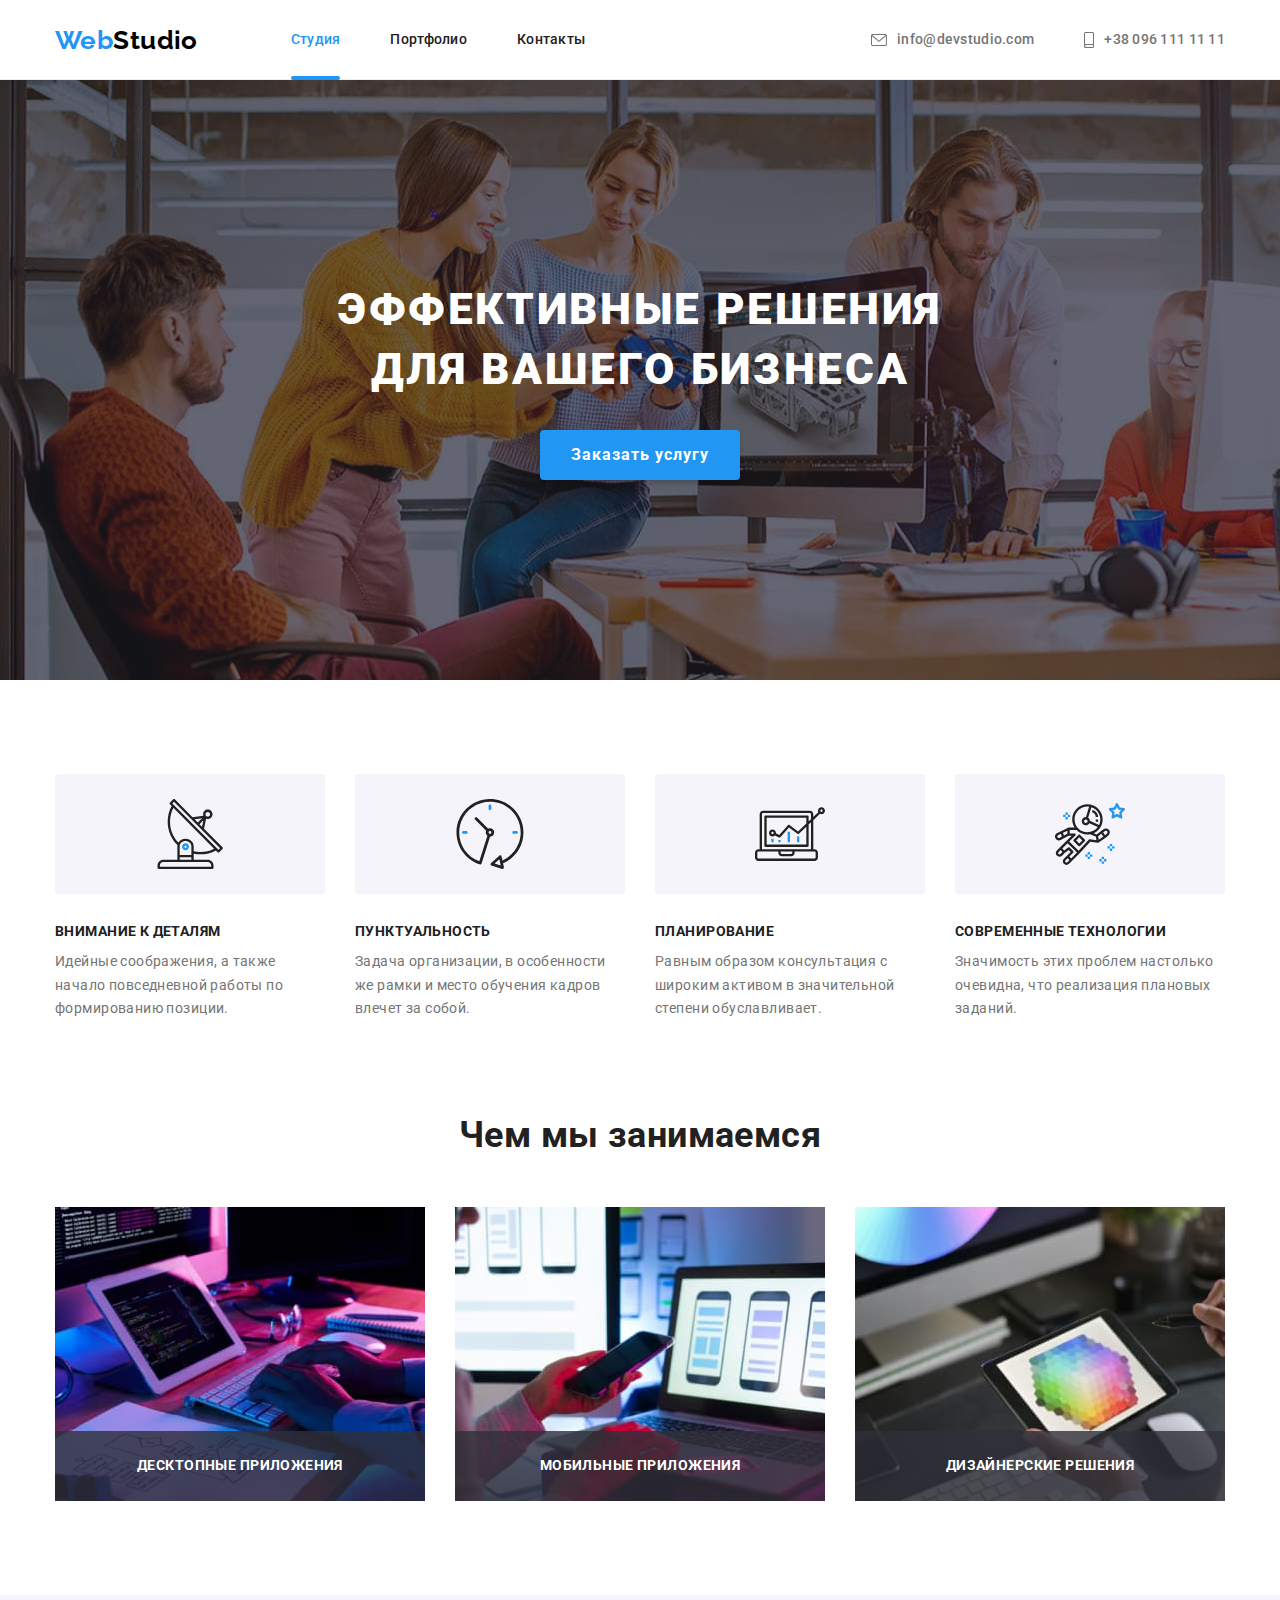
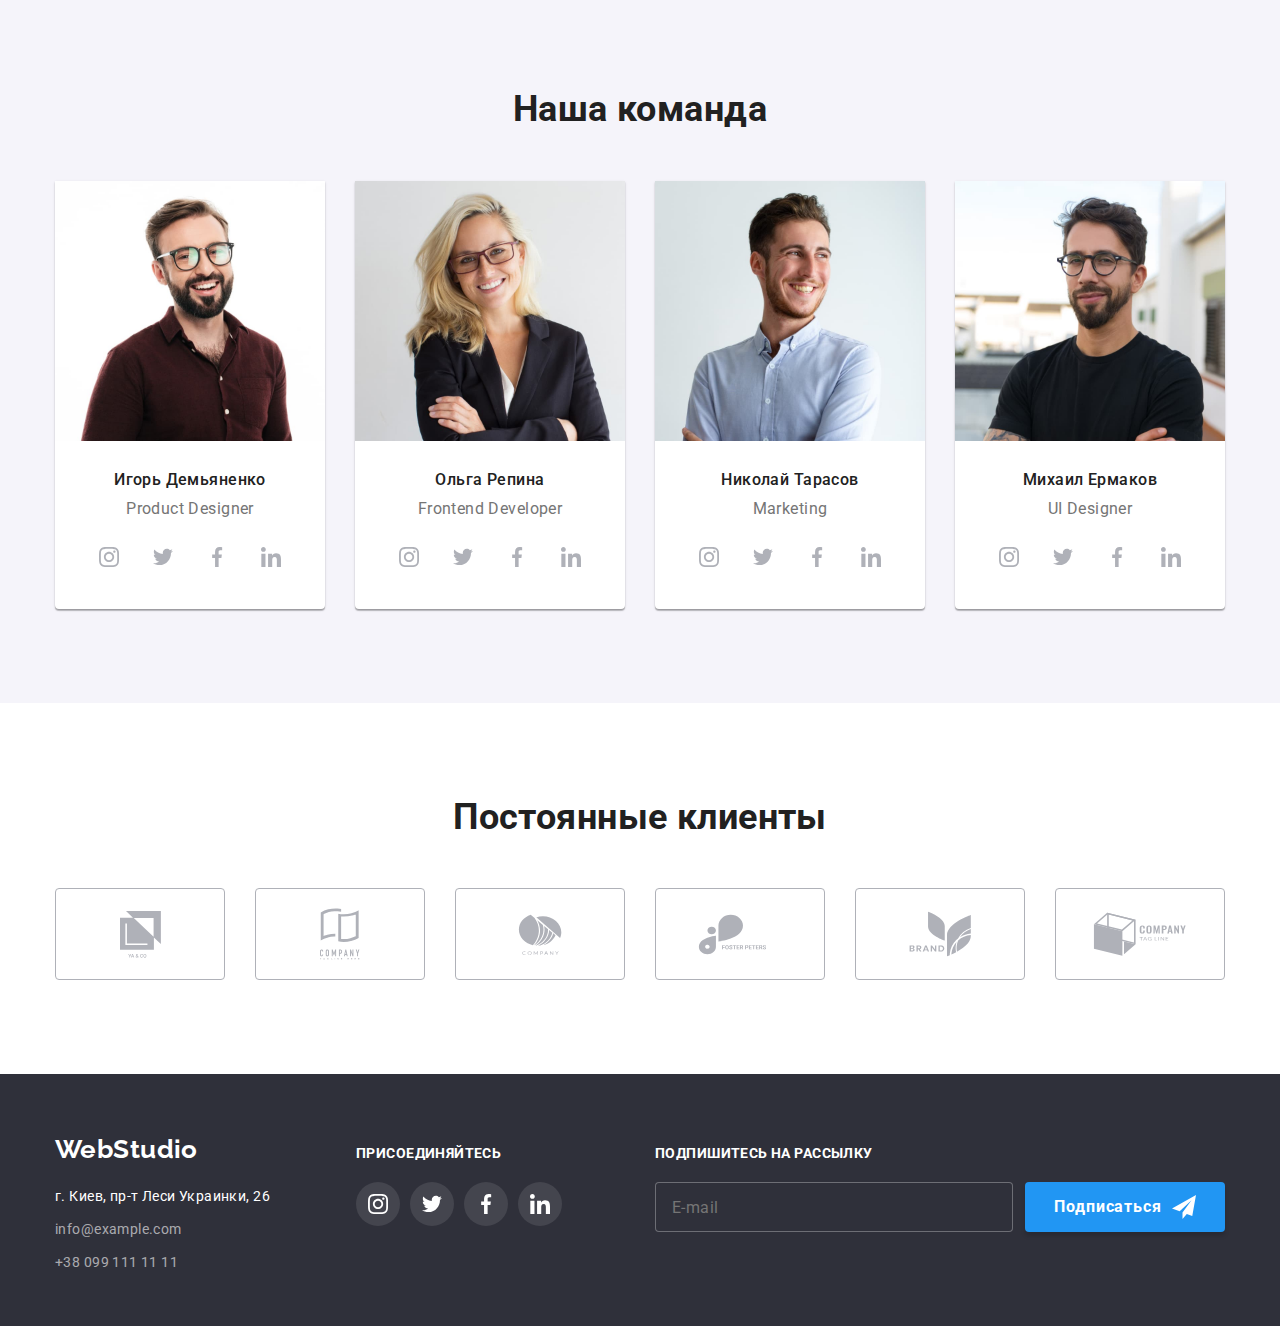
==== commit e38463ef: "поправки" ====
--- a/index.html
+++ b/index.html
@@ -371,7 +371,7 @@
                 <form class="footer-form">
                     <label for="footer-input" class="visually-hidden"></label>
                     <input id="footer-input" type="email" class="input-field" name="mail" placeholder="E-mail">
-                    <button class="form-button" type="submit">Подписаться
+                    <button class="main-button" type="submit">Подписаться
                         <svg class="form-icon" width="24" height="24">
                             <use href="./images/icons.svg#icon-send"></use>
                         </svg>
@@ -447,7 +447,7 @@
                     </span>
                 </label>
                 <span class="button-center">
-                    <button type="submit" class="form-button"><span class="form-button-title">Отправить</span></button>
+                    <button type="submit" class="main-button"><span class="form-button-title">Отправить</span></button>
                 </span>
             </form>
         </div>
--- a/css/styles.css
+++ b/css/styles.css
@@ -131,6 +131,7 @@
     width: 693px;
     margin-left: auto;
     margin-right: auto;
+    margin-bottom: 30px;
     font-weight: 900;
     font-size: 44px;
     line-height: 1.36;
@@ -143,19 +144,20 @@
     cursor: pointer;
 }
 .main-button{
-    margin-top: 30px;
+    display: inline-flex;
+    justify-content: center;
+    align-items: center;
+    width: 200px;
+    height: 50px;
     font-weight: 700;
     font-size: 16px;
     line-height: 1.88;
     letter-spacing: 0.06em;
-    min-width: 197px;
-    min-height: 50px;
-    padding: 10px 25px;
-    background-color: var(--accent-color);
+    color: #FFFFFF;
+    background: var(--accent-color);
     box-shadow: 0px 4px 4px rgba(0, 0, 0, 0.15);
     border-radius: 4px;
-    color: var(--primary-bg-color);
-    border:none;
+    border-color: transparent;
     transition: background-color 250ms cubic-bezier(0.4, 0, 0.2, 1);
 }
 .main-button:hover,
@@ -496,24 +498,6 @@
 .form-icon{
     display: inline-flex;
     margin-left: 10px;
-
-}
-.form-button{
-    display: flex;
-    width: 200px;
-    height: 50px;
-    align-items: center;
-    justify-content: center;
-    font-weight: 700;
-    font-size: 16px;
-    line-height: 1.88;
-    letter-spacing: 0.06em;
-    color: #FFFFFF;
-    background: var(--accent-color);
-    box-shadow: 0px 4px 4px rgba(0, 0, 0, 0.15);
-    border-radius: 4px;
-    border-color: transparent;
-    transition: background-color 250ms cubic-bezier(0.4, 0, 0.2, 1);
 }
 .form-button:hover,
 .form-button:focus {
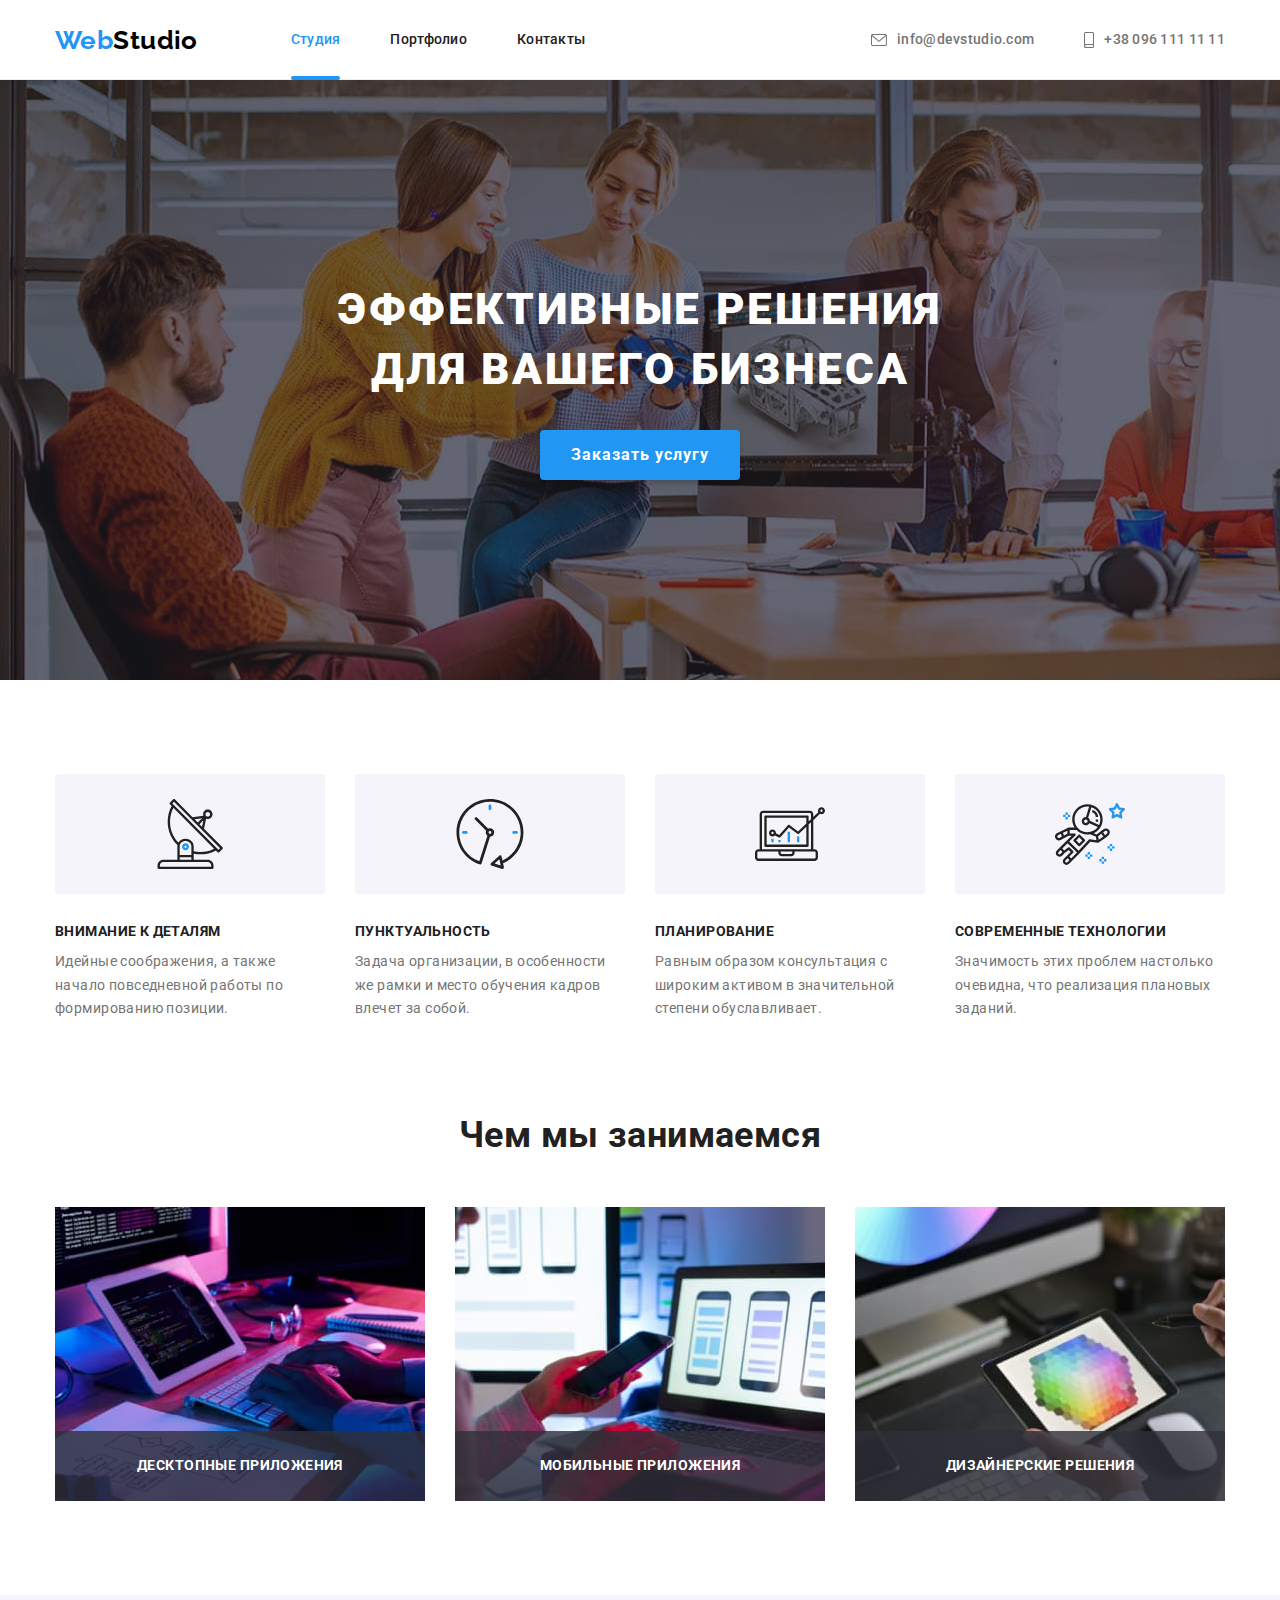
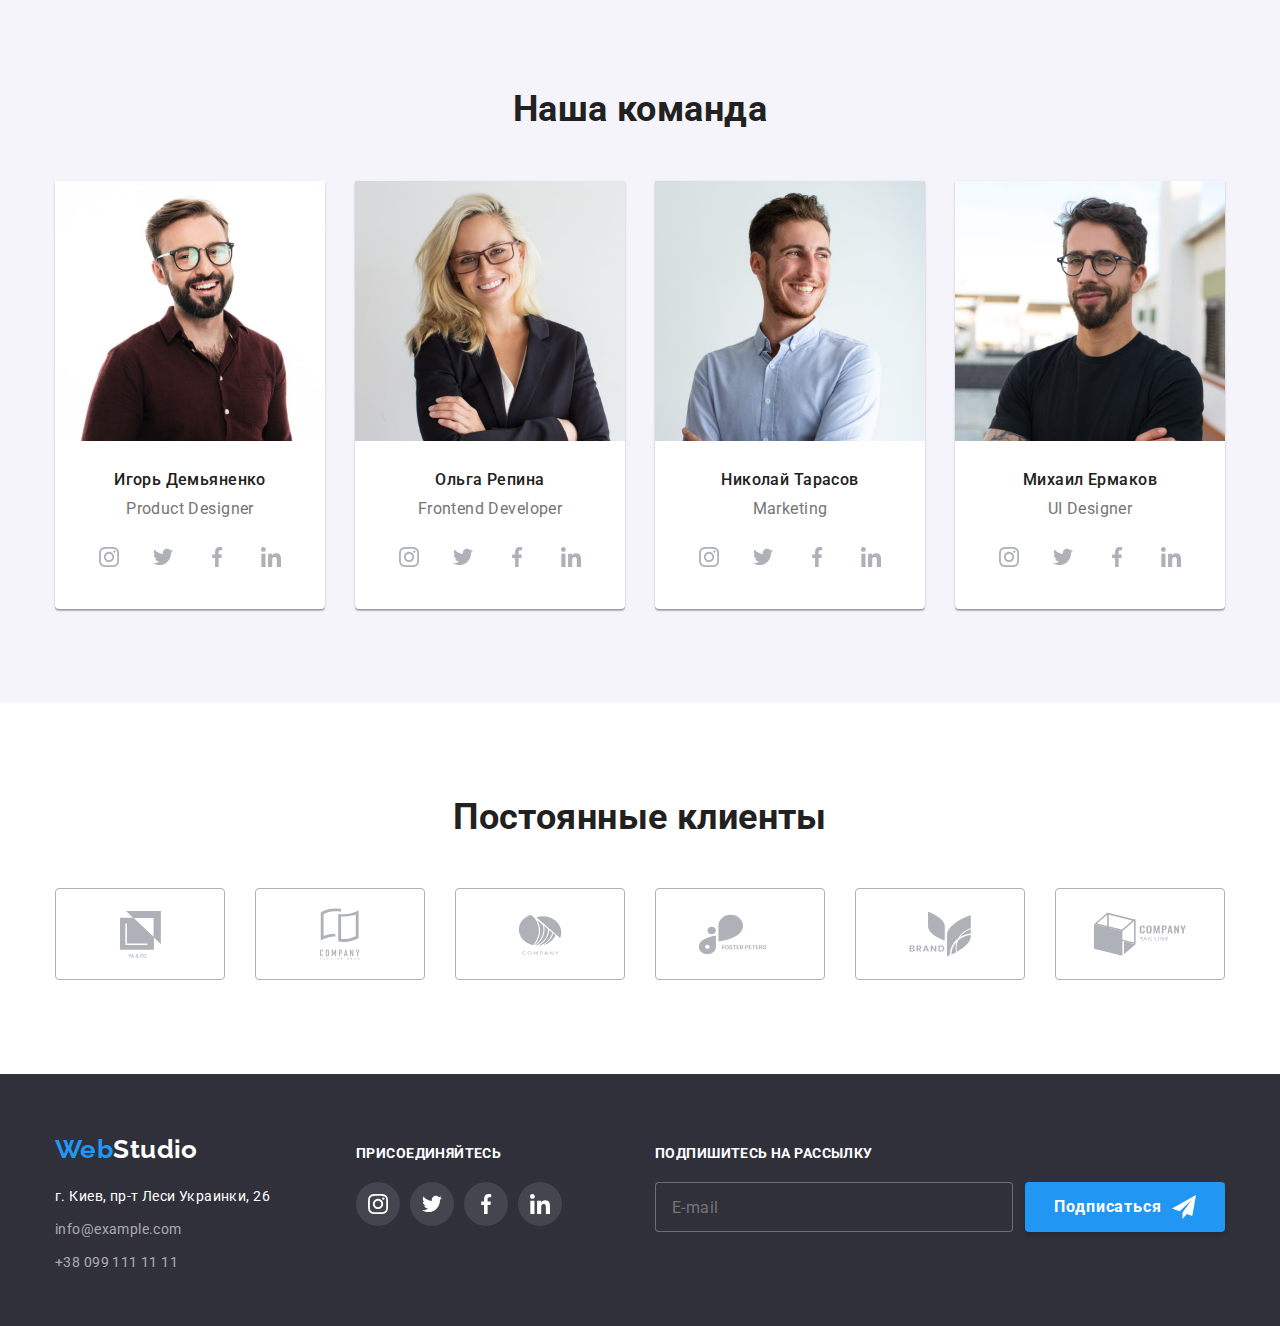
==== commit e44d7d5b: "виправила помилки" ====
--- a/index.html
+++ b/index.html
@@ -317,7 +317,7 @@
     <footer class="footer-section">
         <div class="container">
             <div class="address-container">
-                <a href="./index.html" class="logo"><span>Web</span>Studio</a>
+                <a href="./index.html" class="logo"><span class="part-of-logo">Web</span>Studio</a>
                 <address class="footer-address">
                 <ul class="footer-list">
                     <li class="footer-items">
@@ -333,44 +333,44 @@
                 </ul>
                </address>
             </div>
-            <div class="social-link-container">
+            <div class="footer-link-container">
                 <p class="footer-link-title">присоединяйтесь</p>
                 <ul class="icon-list">
                     <li class="items-icon">
                         <a class="icon-link" href="">
-                            <svg class="icon-footer" width="20" height="20">
+                            <svg class="footer-icon-social" width="20" height="20">
                                 <use href="./images/icons.svg#icon-instagram"></use>
                             </svg>
                         </a>
                     </li>
                     <li class="items-icon">
                         <a class="icon-link" href="">
-                            <svg class="icon-footer" width="20" height="20">
+                            <svg class="footer-icon-social" width="20" height="20">
                                 <use href="./images/icons.svg#icon-twitter"></use>
                             </svg>
                         </a>
                     </li>
                     <li class="items-icon">
                         <a class="icon-link" href="">
-                            <svg class="icon-footer" width="20" height="20">
+                            <svg class="footer-icon-social" width="20" height="20">
                                 <use href="./images/icons.svg#icon-facebook"></use>
                             </svg>
                         </a>
                     </li>
                     <li class="items-icon">
                         <a class="icon-link" href="">
-                            <svg class="icon-footer" width="20" height="20">
+                            <svg class="footer-icon-social" width="20" height="20">
                                 <use href="./images/icons.svg#icon-linkedin"></use>
                             </svg>
                         </a>
                     </li>
                 </ul>
             </div>
-            <div class="form-container">
+            <div class="footer-form-container">
                 <p class="footer-link-title">Подпишитесь на рассылку</p>
                 <form class="footer-form">
-                    <label for="footer-input" class="visually-hidden"></label>
-                    <input id="footer-input" type="email" class="input-field" name="mail" placeholder="E-mail">
+                    <label for="input-field" class="visually-hidden"></label>
+                    <input id="input-field" type="email" class="footer-input" name="mail" placeholder="E-mail">
                     <button class="main-button" type="submit">Подписаться
                         <svg class="form-icon" width="24" height="24">
                             <use href="./images/icons.svg#icon-send"></use>
@@ -427,8 +427,6 @@
                     <span class="modal-form-element label-text">Комментарий</span>
                     <span class="modal-form-wrapper">
                         <textarea name="user-message" class="modal-form-message" placeholder="Введите текст"></textarea>
-                        <span class="modal-icon-input">
-                        </span>
                     </span>
                 </label>
                 <input id="user-check" type="checkbox" class="modal-form-checkbox visually-hidden">
--- a/css/styles.css
+++ b/css/styles.css
@@ -457,7 +457,7 @@
 .footer-contacts:focus{
     color: var(--accent-color);
 }
-.social-link-container{
+.footer-link-container{
     margin-right: 93px;
 }
 .footer-link-title{
@@ -466,7 +466,7 @@
     text-transform: uppercase;
     color: #FFFFFF;
 }
-.icon-footer{
+.footer-icon-social{
     fill: #fff;
 }
 .icon-list{
@@ -478,7 +478,7 @@
     display: flex;
     margin-top: 20px;
 }
-.input-field{
+.footer-input{
     display: flex;
     align-items: center;
     width: 358px;
@@ -494,18 +494,14 @@
     background-color: #2F303A;
     border-radius: 4px;
     outline: none;
+    transition: border-color 250ms cubic-bezier(0.4, 0, 0.2, 1);
+}
+.footer-input:focus{
+    border-color: var(--accent-color);
 }
 .form-icon{
     display: inline-flex;
     margin-left: 10px;
-}
-.form-button:hover,
-.form-button:focus {
-    background-color: #267bc6;
-}
-
-.form-button:active {
-    background-color: #27619b;
 }
 .backdrop{
     position: fixed;
@@ -529,6 +525,7 @@
     transform: translate(-50%, -50%);
     width: 528px;
     height: 581px;
+    padding: 40px;
     background-color: #FFFFFF;
     box-shadow: 0px 1px 3px rgba(0, 0, 0, 0.12), 0px 1px 1px rgba(0, 0, 0, 0.14), 0px 2px 1px rgba(0, 0, 0, 0.2);
     border-radius: 4px;
@@ -554,15 +551,12 @@
 .modal-vector:focus{
     fill: var(--accent-color);
 }
-.modal-form{
-    padding: 40px;
-}
 .modal-title{
     font-weight: 700;
     font-size: 20px;
     line-height: 1.15;
     letter-spacing: 0.03em;
-    margin-bottom: 12px;
+    margin-bottom: 14px;
 }
 .modal-form-label{
     display: block;
@@ -574,11 +568,11 @@
     color: var(--primary-text-color);
 }
 .modal-form-label:not(:last-child){
-    margin-bottom: 10px;
+    margin-bottom: 11px;
 }
 .modal-form-element{
     display: block;
-    margin-bottom: 4px;
+    margin-bottom: 5px;
 }
 .modal-form-input{
     display: flex;
@@ -614,25 +608,32 @@
     top: 50%;
     left: 12px;
     transform: translateY(-50%);
+    transition: fill 250ms cubic-bezier(0.4, 0, 0.2, 1);
 }
 .modal-form-wrapper{
     position: relative;
     display: block;
 }
 .modal-link{
-    display: flex;
     text-decoration: underline;
     color: var(--accent-color);
-    margin-left: 6px;
+    transition: color 250ms cubic-bezier(0.4, 0, 0.2, 1);
+}
+.modal-link:hover,
+.modal-link:focus{
+    color: #267bc6;
+}
+.modal-link:active{
+    color: #27619b;
 }
 .modal-label-checkbox{
-    display: flex;
     position: relative;
-    justify-content: flex-end;
+    padding-left: 35px;
     line-height: 1.71;
     letter-spacing: 0.03em;
     color: var(--primary-text-color);
-    margin-bottom: 30px;
+    margin-top: 20px;
+    transition: fill 250ms cubic-bezier(0.4, 0, 0.2, 1);
 }
 .modal-icon-checkbox{
     position: absolute;
@@ -640,6 +641,7 @@
     left: 12px;
     transform: translateY(-50%);
     fill: var(--title-text-color);
+    transition: fill 250ms cubic-bezier(0.4, 0, 0.2, 1);
 }
 .modal-icon-check{
     position: absolute;
@@ -667,4 +669,5 @@
 .button-center{
     display: flex;
     justify-content: center;
+    margin-top: 30px;
 }